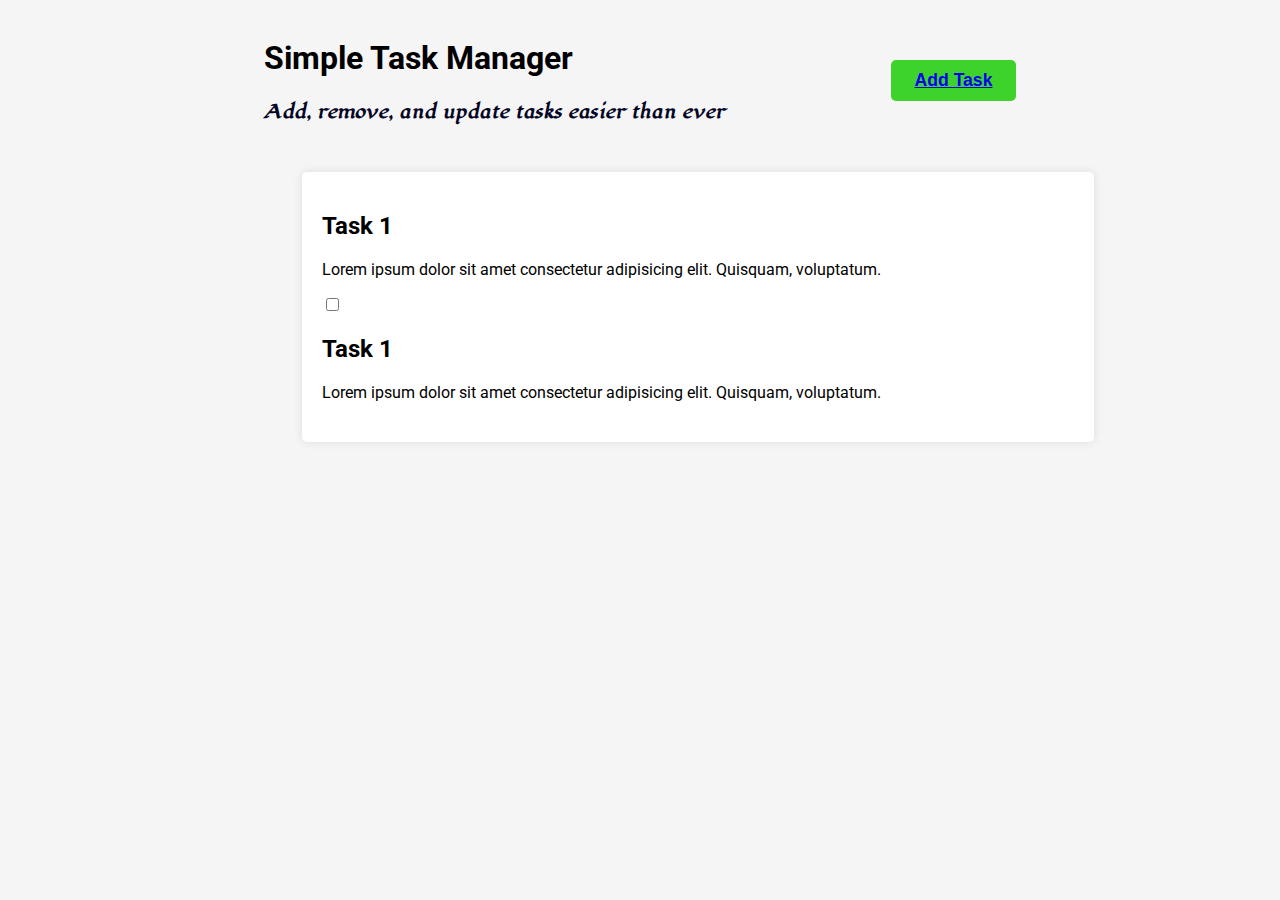
==== index.html @ a5cf7765 "Minor additions" ====
<!DOCTYPE html>
<html lang="en">
<head>
    <meta charset="UTF-8">
    <meta name="viewport" content="width=device-width, initial-scale=1.0">
    <title> Simple Task Manager </title>
    <link rel="stylesheet" href="style.css">
    <script src="script.js"></script>
</head>
<body>
    <header>
        <div class="heading-text">
            <h1> Simple Task Manager </h1>
            <h3 class="sub-slogan"> Add, remove, and update tasks easier than ever </h3>
        </div>
        <button class="add-task"> <a href=addTask.html> Add Task </a> </button>
    </header>
    <main class="content">
        <article class="task-container">
            <div class="task-item"> 
                <h2> Task 1 </h2>
                <p> Lorem ipsum dolor sit amet consectetur adipisicing elit. Quisquam, voluptatum. </p>
                <input type="checkbox" name="task1" id="task1">
            </div>
            <div class="task-item"> 
                <h2> Task 1 </h2>
                <p> Lorem ipsum dolor sit amet consectetur adipisicing elit. Quisquam, voluptatum. </p>
            </div>
        </article>
    </main>
    <footer>

    </footer>
</body>
</html>
---- style.css ----
@import url('https://fonts.googleapis.com/css2?family=Roboto&display=swap');
@import url('https://fonts.googleapis.com/css2?family=Lugrasimo&display=swap');
body{
    height: 95vh;
    padding: 10px 20%;
    background-color: #f5f5f5;
    font-family: 'Roboto', sans-serif;
}

header{
    display: flex;
    justify-content: space-between;
    align-items: center;
    margin-bottom: 20px;
}

.sub-slogan{
    font-family: 'Lugrasimo', cursive;
    font-size: 1.15rem;
    color: #050525;
}
/* Add Task Button */
.add-task{
    padding: 10px; 
    background-color: #3ed32a;
    border: none;
    border-radius: 5px;
    color: #f6f6f6;
    font-weight: bold;
    font-size: 1.1rem;
    width: 125px;
}
.add-task:hover{
    transition: 0.5s ease-in;
    background-color: #2ebd1f;
    cursor: pointer;
}

/* ==== TASK OBJECT SECTION ==== */

.content{
    display: flex;
    flex-direction: column;
    justify-content: left;
}

/* Task Heading */
.task-container{
    width: 100%;
    background-color: #fff;
    margin: 10px 5%;
    padding: 20px;
    border-radius: 5px;
    box-shadow: 0 0 10px rgba(0,0,0,0.1);
}

.task-item{
    margin-bottom: 20px;
}

/* Task form inputs */

.task-form{
    display: flex;
    flex-direction: column;
    justify-content: left;
    align-items: left;
}

.form-item{
    padding: 10px 5px;
    border-radius: 15px; 
    box-shadow: 1px 1px 5px rgba(0,0,0,0.25); 
    margin-bottom: 20px;
}

label{
    font-weight: bold;
    margin-bottom: 12.5px;
}

.description-container{
    display: flex;
    flex-direction: column;
}

.description{
    padding: 10px 5px;
    border-radius: 15px; 
    box-shadow: 1px 1px 5px rgba(0,0,0,0.1); 
    margin-bottom: 20px;
    resize: none;
    height: 100px;
}

input[type="text"] {
    width: 150px;
    padding: 10px 5px;
    border-radius: 15px; 
    background-color: transparent;
    margin-bottom: 20px;
}
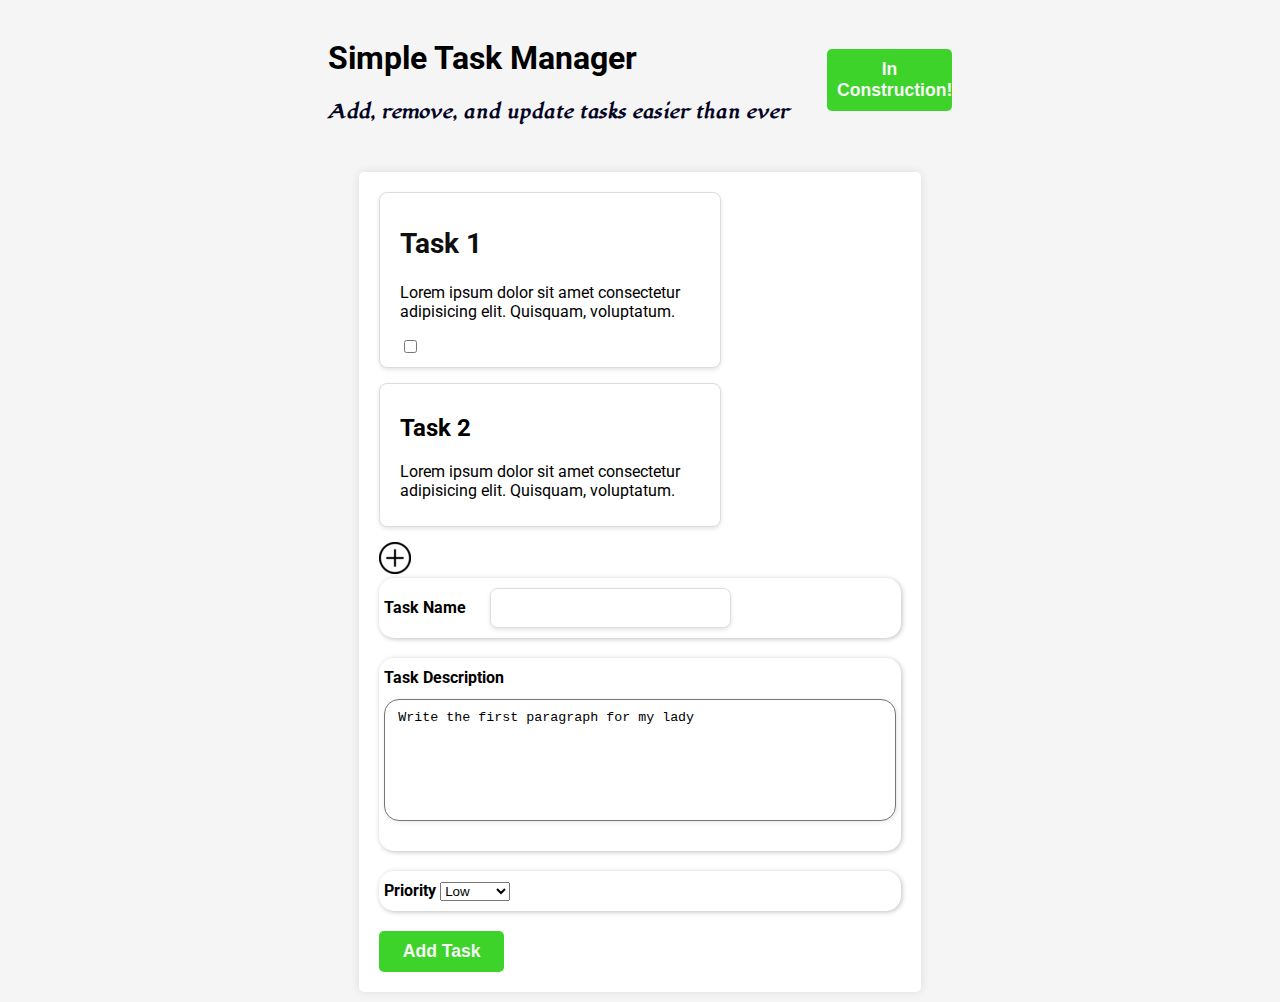
==== commit 6a89907d: "Adding functionality to the task manager." ====
--- a/index.html
+++ b/index.html
@@ -5,7 +5,7 @@
     <meta name="viewport" content="width=device-width, initial-scale=1.0">
     <title> Simple Task Manager </title>
     <link rel="stylesheet" href="style.css">
-    <script src="script.js"></script>
+    <script src="./index.js" type="module"></script>
 </head>
 <body>
     <header>
@@ -13,19 +13,40 @@
             <h1> Simple Task Manager </h1>
             <h3 class="sub-slogan"> Add, remove, and update tasks easier than ever </h3>
         </div>
-        <button class="add-task"> <a href=addTask.html> Add Task </a> </button>
+        <button class="add-task"> In Construction! </button>
     </header>
     <main class="content">
         <article class="task-container">
             <div class="task-item"> 
-                <h2> Task 1 </h2>
-                <p> Lorem ipsum dolor sit amet consectetur adipisicing elit. Quisquam, voluptatum. </p>
+                <h2 class="task-title"> Task 1 </h2>
+                <p class="task-description"> Lorem ipsum dolor sit amet consectetur adipisicing elit. Quisquam, voluptatum. </p>
                 <input type="checkbox" name="task1" id="task1">
             </div>
             <div class="task-item"> 
-                <h2> Task 1 </h2>
+                <h2> Task 2 </h2>
                 <p> Lorem ipsum dolor sit amet consectetur adipisicing elit. Quisquam, voluptatum. </p>
             </div>
+            <div class="more-tasks-container"> 
+                <img src="./images/more-tasks.png" alt="Add a new task" class="new-task">
+                <form class="add-task-form"> 
+                    <div class="form-item"> 
+                        <label for="task-name"> Task Name </label>
+                        <input type="text" name="task-name" id="task-name">
+                    </div>
+                    <div class="form-item description-container"> 
+                        <label for="task-desc"> Task Description </label>
+                        <textarea class="description" maxlength="250"> Write the first paragraph for my lady </textarea>
+                    </div>
+                    <div class="form-item">
+                        <label for="task-priority"> Priority </label>
+                        <select>
+                            <option value="Low"> Low </option>
+                            <option value="Medium"> Medium </option>
+                            <option value="High"> High </option>
+                        </select>
+                    </div> 
+                    <button class="add-task"> Add Task </button>
+                </form>
         </article>
     </main>
     <footer>
--- a/style.css
+++ b/style.css
@@ -2,7 +2,7 @@
 @import url('https://fonts.googleapis.com/css2?family=Lugrasimo&display=swap');
 body{
     height: 95vh;
-    padding: 10px 20%;
+    padding: 10px 25%;
     background-color: #f5f5f5;
     font-family: 'Roboto', sans-serif;
 }
@@ -46,7 +46,6 @@
 
 /* Task Heading */
 .task-container{
-    width: 100%;
     background-color: #fff;
     margin: 10px 5%;
     padding: 20px;
@@ -55,16 +54,31 @@
 }
 
 .task-item{
-    margin-bottom: 20px;
+    max-width: 300px;
+    border: 1px solid #ddd;
+    border-radius: 8px;
+    background-color: #fff;
+    padding: 10px 20px;
+    margin-bottom: 15px;
+    box-shadow: 0 2px 4px rgba(0, 0, 0, 0.1);
+    overflow: hidden;
 }
 
+.task-title{
+    color: #0f0f0f;
+    font-size: 28px;
+    font-weight: bold;
+}
+.task-description{
+    
+}
 /* Task form inputs */
 
 .task-form{
     display: flex;
     flex-direction: column;
     justify-content: left;
-    align-items: left;
+    align-items: center;
 }
 
 .form-item{
@@ -94,9 +108,33 @@
 }
 
 input[type="text"] {
-    width: 150px;
-    padding: 10px 5px;
-    border-radius: 15px; 
-    background-color: transparent;
-    margin-bottom: 20px;
-}+    margin-left: 20px;
+    padding: 10px 16px;
+    font-size: 16px;
+    border: 1px solid #ddd;
+    border-radius: 7.5px;
+    background-color: #fff;
+    color: #333;
+    box-shadow: 0 2px 4px rgba(0, 0, 0, 0.1);
+    transition: border-color 0.3s ease;
+}
+
+button {
+    display: inline-block;
+    padding: 12px 24px;
+    background-color: #4CAF50;
+    color: #fff;
+    text-decoration: none;
+    text-align: center;
+    border-radius: 4px;
+    border: none;
+    transition: background-color 0.3s ease;
+    font-size: 1rem;
+    cursor: pointer;
+}
+        
+button:hover {
+    background-color: #45a049;
+}
+
+/* Task images */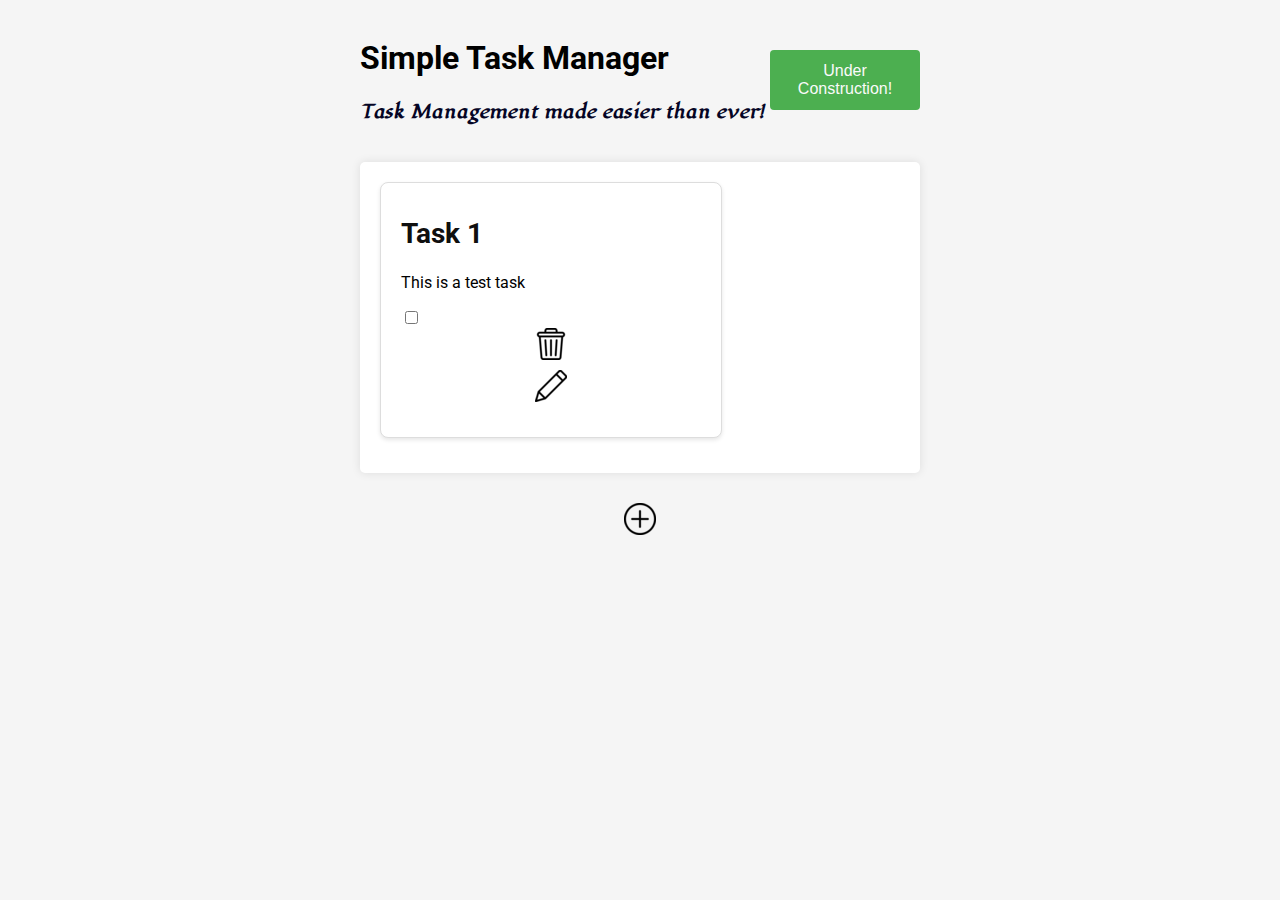
==== commit 5d106a71: "Improved the layout and implemented some logic." ====
--- a/index.html
+++ b/index.html
@@ -11,46 +11,43 @@
     <header>
         <div class="heading-text">
             <h1> Simple Task Manager </h1>
-            <h3 class="sub-slogan"> Add, remove, and update tasks easier than ever </h3>
+            <h3 class="sub-slogan"> Task Management made easier than ever! </h3>
         </div>
-        <button class="add-task"> In Construction! </button>
+        <button class="add-task"> Under Construction! </button>
     </header>
     <main class="content">
         <article class="task-container">
-            <div class="task-item"> 
-                <h2 class="task-title"> Task 1 </h2>
-                <p class="task-description"> Lorem ipsum dolor sit amet consectetur adipisicing elit. Quisquam, voluptatum. </p>
-                <input type="checkbox" name="task1" id="task1">
+        </article>
+        <div class="more-tasks-container">
+            <div class="expand-tasks">
+                <img src="./images/more-tasks.png" alt="Add a new task" class="new-task" title="Add a new task.">
             </div>
-            <div class="task-item"> 
-                <h2> Task 2 </h2>
-                <p> Lorem ipsum dolor sit amet consectetur adipisicing elit. Quisquam, voluptatum. </p>
-            </div>
-            <div class="more-tasks-container"> 
-                <img src="./images/more-tasks.png" alt="Add a new task" class="new-task">
-                <form class="add-task-form"> 
-                    <div class="form-item"> 
-                        <label for="task-name"> Task Name </label>
-                        <input type="text" name="task-name" id="task-name">
-                    </div>
-                    <div class="form-item description-container"> 
-                        <label for="task-desc"> Task Description </label>
-                        <textarea class="description" maxlength="250"> Write the first paragraph for my lady </textarea>
-                    </div>
-                    <div class="form-item">
-                        <label for="task-priority"> Priority </label>
-                        <select>
-                            <option value="Low"> Low </option>
-                            <option value="Medium"> Medium </option>
-                            <option value="High"> High </option>
-                        </select>
-                    </div> 
-                    <button class="add-task"> Add Task </button>
-                </form>
-        </article>
+            <form class="add-task-form"> 
+                <h2> Add a New Task</h2>
+                <div class="form-item"> 
+                    <label for="task-name"> Task Name </label>
+                    <input type="text" name="task-name" id="task-name">
+                </div>
+                <div class="form-item description-container"> 
+                    <label for="task-desc"> Task Description </label>
+                    <input type="text" name="task-desc" id="task-desc">
+                </div>
+                <div class="form-item">
+                    <label for="task-priority"> Task Priority </label>
+                    <select id="task-priority">
+                        <option value="Low"> Low </option>
+                        <option value="Medium"> Medium </option>
+                        <option value="High"> High </option>
+                    </select>
+                </div> 
+                <div class="btn-container">
+                    <button type="reset"> Clear </button>
+                    <button class="add-task" type="submit"> Save </button>
+                </div>
+            </form>
+        </div>
     </main>
     <footer>
-
     </footer>
 </body>
 </html>--- a/style.css
+++ b/style.css
@@ -1,8 +1,8 @@
 @import url('https://fonts.googleapis.com/css2?family=Roboto&display=swap');
 @import url('https://fonts.googleapis.com/css2?family=Lugrasimo&display=swap');
+
 body{
-    height: 95vh;
-    padding: 10px 25%;
+    padding: 10px 27.5%;
     background-color: #f5f5f5;
     font-family: 'Roboto', sans-serif;
 }
@@ -19,22 +19,6 @@
     font-size: 1.15rem;
     color: #050525;
 }
-/* Add Task Button */
-.add-task{
-    padding: 10px; 
-    background-color: #3ed32a;
-    border: none;
-    border-radius: 5px;
-    color: #f6f6f6;
-    font-weight: bold;
-    font-size: 1.1rem;
-    width: 125px;
-}
-.add-task:hover{
-    transition: 0.5s ease-in;
-    background-color: #2ebd1f;
-    cursor: pointer;
-}
 
 /* ==== TASK OBJECT SECTION ==== */
 
@@ -47,12 +31,13 @@
 /* Task Heading */
 .task-container{
     background-color: #fff;
-    margin: 10px 5%;
     padding: 20px;
     border-radius: 5px;
+    display: flex;
+    flex-direction: column;
+    justify-content: center;
     box-shadow: 0 0 10px rgba(0,0,0,0.1);
 }
-
 .task-item{
     max-width: 300px;
     border: 1px solid #ddd;
@@ -63,6 +48,17 @@
     box-shadow: 0 2px 4px rgba(0, 0, 0, 0.1);
     overflow: hidden;
 }
+.task-images img{
+    cursor:pointer;
+    margin-bottom: 10px;
+}
+.task-images{
+    display: flex;
+    flex-direction: column;
+    justify-content: right;
+    align-items: center;
+    margin-bottom: 15px
+}
 
 .task-title{
     color: #0f0f0f;
@@ -72,6 +68,7 @@
 .task-description{
     
 }
+
 /* Task form inputs */
 
 .task-form{
@@ -84,18 +81,14 @@
 .form-item{
     padding: 10px 5px;
     border-radius: 15px; 
-    box-shadow: 1px 1px 5px rgba(0,0,0,0.25); 
     margin-bottom: 20px;
+    display: flex;
+    flex-direction: column;
 }
 
 label{
     font-weight: bold;
     margin-bottom: 12.5px;
-}
-
-.description-container{
-    display: flex;
-    flex-direction: column;
 }
 
 .description{
@@ -107,9 +100,8 @@
     height: 100px;
 }
 
-input[type="text"] {
-    margin-left: 20px;
-    padding: 10px 16px;
+input[type="text"], select {
+    padding: 10px 12px;
     font-size: 16px;
     border: 1px solid #ddd;
     border-radius: 7.5px;
@@ -118,16 +110,22 @@
     box-shadow: 0 2px 4px rgba(0, 0, 0, 0.1);
     transition: border-color 0.3s ease;
 }
+select {
+    max-width: 150px;
+}
+
 
 button {
     display: inline-block;
-    padding: 12px 24px;
+    padding: 12px 20px;
     background-color: #4CAF50;
-    color: #fff;
+    color: #fafafa;
     text-decoration: none;
     text-align: center;
     border-radius: 4px;
     border: none;
+    min-width: 100px;
+    max-width: 150px;
     transition: background-color 0.3s ease;
     font-size: 1rem;
     cursor: pointer;
@@ -137,4 +135,34 @@
     background-color: #45a049;
 }
 
-/* Task images */+/* Add new task form */
+.more-tasks-container{
+    margin: 20px 7.5% 0 7.5%; 
+}
+.add-task-form{
+    display: none;
+    padding: 25px;
+    border-radius: 5px;
+    box-shadow: 0 0 10px rgba(0,0,0,0.1);
+    background-color: #fff;
+}
+
+.expand-tasks{
+    display: flex;
+    flex-direction: column;
+    font-size: 1rem;
+    justify-content: center;
+    align-items: center;
+    padding: 10px;
+    margin-bottom: 15px;
+}
+
+.new-task{
+    cursor: pointer;
+}
+
+.btn-container{
+    display: flex;
+    justify-content: center;
+    align-items: center;
+}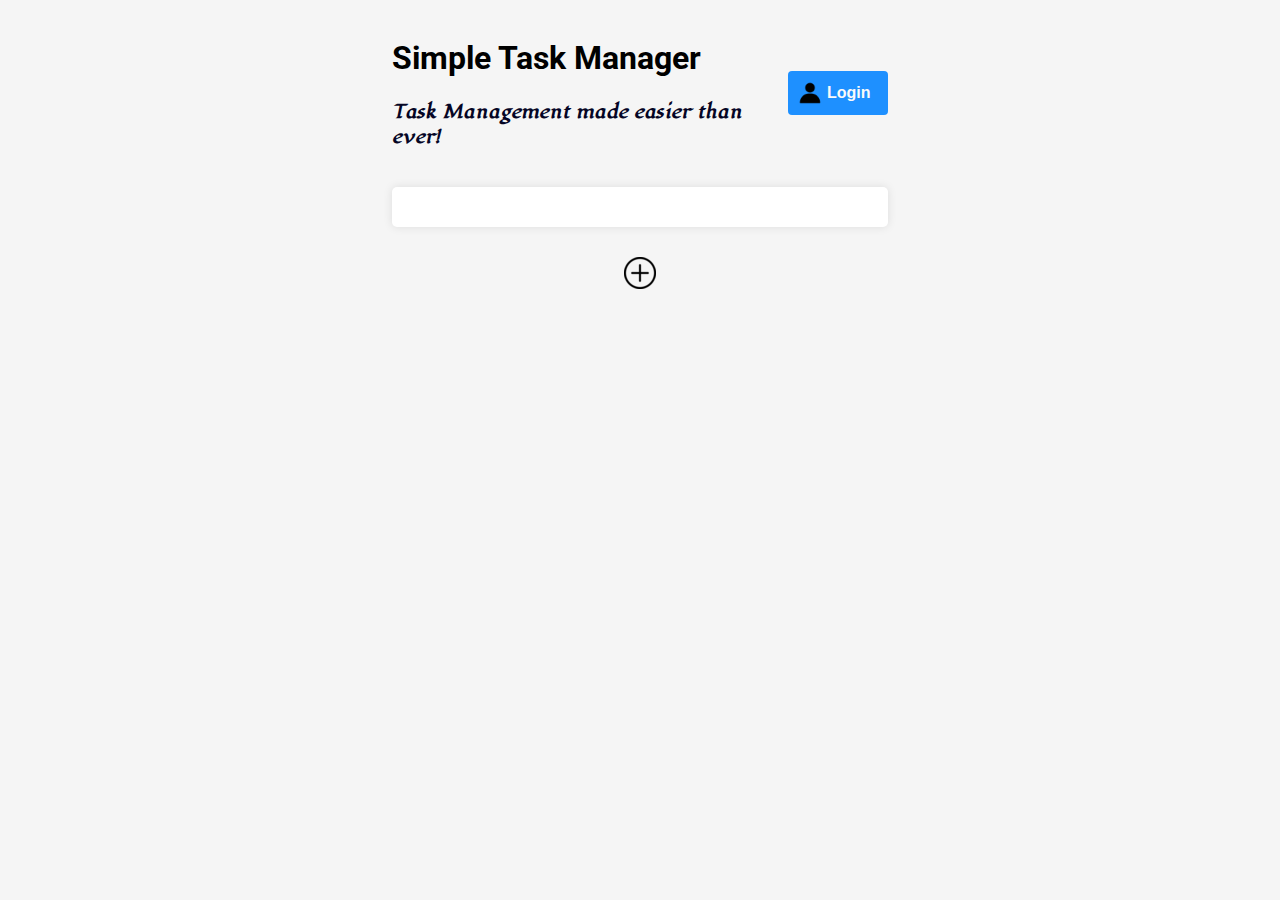
==== commit 5aec04cd: "Added login page and changed frontpage layout." ====
--- a/index.html
+++ b/index.html
@@ -4,6 +4,7 @@
     <meta charset="UTF-8">
     <meta name="viewport" content="width=device-width, initial-scale=1.0">
     <title> Simple Task Manager </title>
+    <link rel="icon" href="./images/favicon.ico">
     <link rel="stylesheet" href="style.css">
     <script src="./index.js" type="module"></script>
 </head>
@@ -13,7 +14,12 @@
             <h1> Simple Task Manager </h1>
             <h3 class="sub-slogan"> Task Management made easier than ever! </h3>
         </div>
-        <button class="add-task"> Under Construction! </button>
+        <a href="./login.html">
+            <button class="login-btn"> 
+                <img src="./images/profile.png" alt="login-picture" width="24px">
+                <span> Login </span>
+            </button>
+        </a>
     </header>
     <main class="content">
         <article class="task-container">
--- a/style.css
+++ b/style.css
@@ -2,7 +2,7 @@
 @import url('https://fonts.googleapis.com/css2?family=Lugrasimo&display=swap');
 
 body{
-    padding: 10px 27.5%;
+    padding: 10px 30%;
     background-color: #f5f5f5;
     font-family: 'Roboto', sans-serif;
 }
@@ -33,13 +33,13 @@
     background-color: #fff;
     padding: 20px;
     border-radius: 5px;
-    display: flex;
-    flex-direction: column;
-    justify-content: center;
+    display: grid;
+    grid-template-columns: repeat(2, minmax(0, 1fr));
+    gap: 15px;
     box-shadow: 0 0 10px rgba(0,0,0,0.1);
 }
 .task-item{
-    max-width: 300px;
+    max-width: 275px;
     border: 1px solid #ddd;
     border-radius: 8px;
     background-color: #fff;
@@ -54,19 +54,31 @@
 }
 .task-images{
     display: flex;
-    flex-direction: column;
-    justify-content: right;
-    align-items: center;
-    margin-bottom: 15px
-}
-
+    align-items: center;
+    margin-bottom: 10px;
+    margin-left: 15px;
+    background-color: #fdfdfd;
+    height: min-content;
+    width: min-content;
+    border-radius: 5px;
+    padding: 6.5px;
+    box-shadow: 0 2px 4px rgba(0, 0, 0, 0.1);
+}
+.task-heading{
+    display: flex;
+    justify-content: space-between;
+    align-items: center;
+}
+#edit-task, #remove-task{
+    width: 26px;
+}
+#edit-task{
+    margin-left: 25px;
+}
 .task-title{
     color: #0f0f0f;
     font-size: 28px;
     font-weight: bold;
-}
-.task-description{
-    
 }
 
 /* Task form inputs */
@@ -147,6 +159,21 @@
     background-color: #fff;
 }
 
+.login-btn{
+    display: flex;
+    align-items: center;
+    font-size: 1rem;
+    padding: 10px;
+    background-color: dodgerblue;
+    font-weight: bold;
+}
+.login-btn:hover{
+    background-color: #0f7ae5;
+}
+.login-btn span{
+    margin-left: 5px;
+}
+
 .expand-tasks{
     display: flex;
     flex-direction: column;
@@ -165,4 +192,68 @@
     display: flex;
     justify-content: center;
     align-items: center;
+}
+
+/* CSS for an elegant and modern login form */
+.login-form-container{
+    display: flex;
+    flex-direction: column;
+    justify-content: center;
+    align-items: center;
+    padding: 25px;
+    border-radius: 5px;
+    box-shadow: 0 0 10px rgba(0,0,0,0.1);
+    background-color: #fff;
+    margin: 15px 15%;
+}
+.login-form-container h1{
+    margin-bottom: 20px;
+}
+.login-form-container input[type="text"], input[type="password"] {
+    padding: 10px 12px;
+    font-size: 16px;
+    border: 1px solid #ddd;
+    border-radius: 7.5px;
+    background-color: #fff;
+    color: #333;
+    box-shadow: 0 2px 4px rgba(0, 0, 0, 0.1);
+    transition: border-color 0.3s ease;
+    margin-bottom: 20px;
+    margin-right: 15px;
+}
+.login-form-container button{
+    display: inline-block;
+    padding: 12px 20px;
+    background-color: #4c7faf;
+    color: #fafafa;
+    text-align: center;
+    border-radius: 4px;
+    border: none;
+    min-width: 100px;
+    max-width: 150px;
+    transition: background-color 0.3s ease;
+    font-size: 1rem;
+    cursor: pointer;
+    margin-bottom: 20px;
+}
+.login-form-container button:hover{
+    background-color: #3825a3;
+}
+.login-form-container button:focus{
+    outline: none;
+}
+.login-form-container .btn-container{
+    display: flex;
+    justify-content: center;
+    align-items: center;
+}
+.login-form-container .btn-container button{
+    margin-left: 15px;
+}
+
+/* ==== END OF TASK OBJECT SECTION ==== */
+
+a{
+    text-decoration: none;
+    color: #0f0f0f;
 }